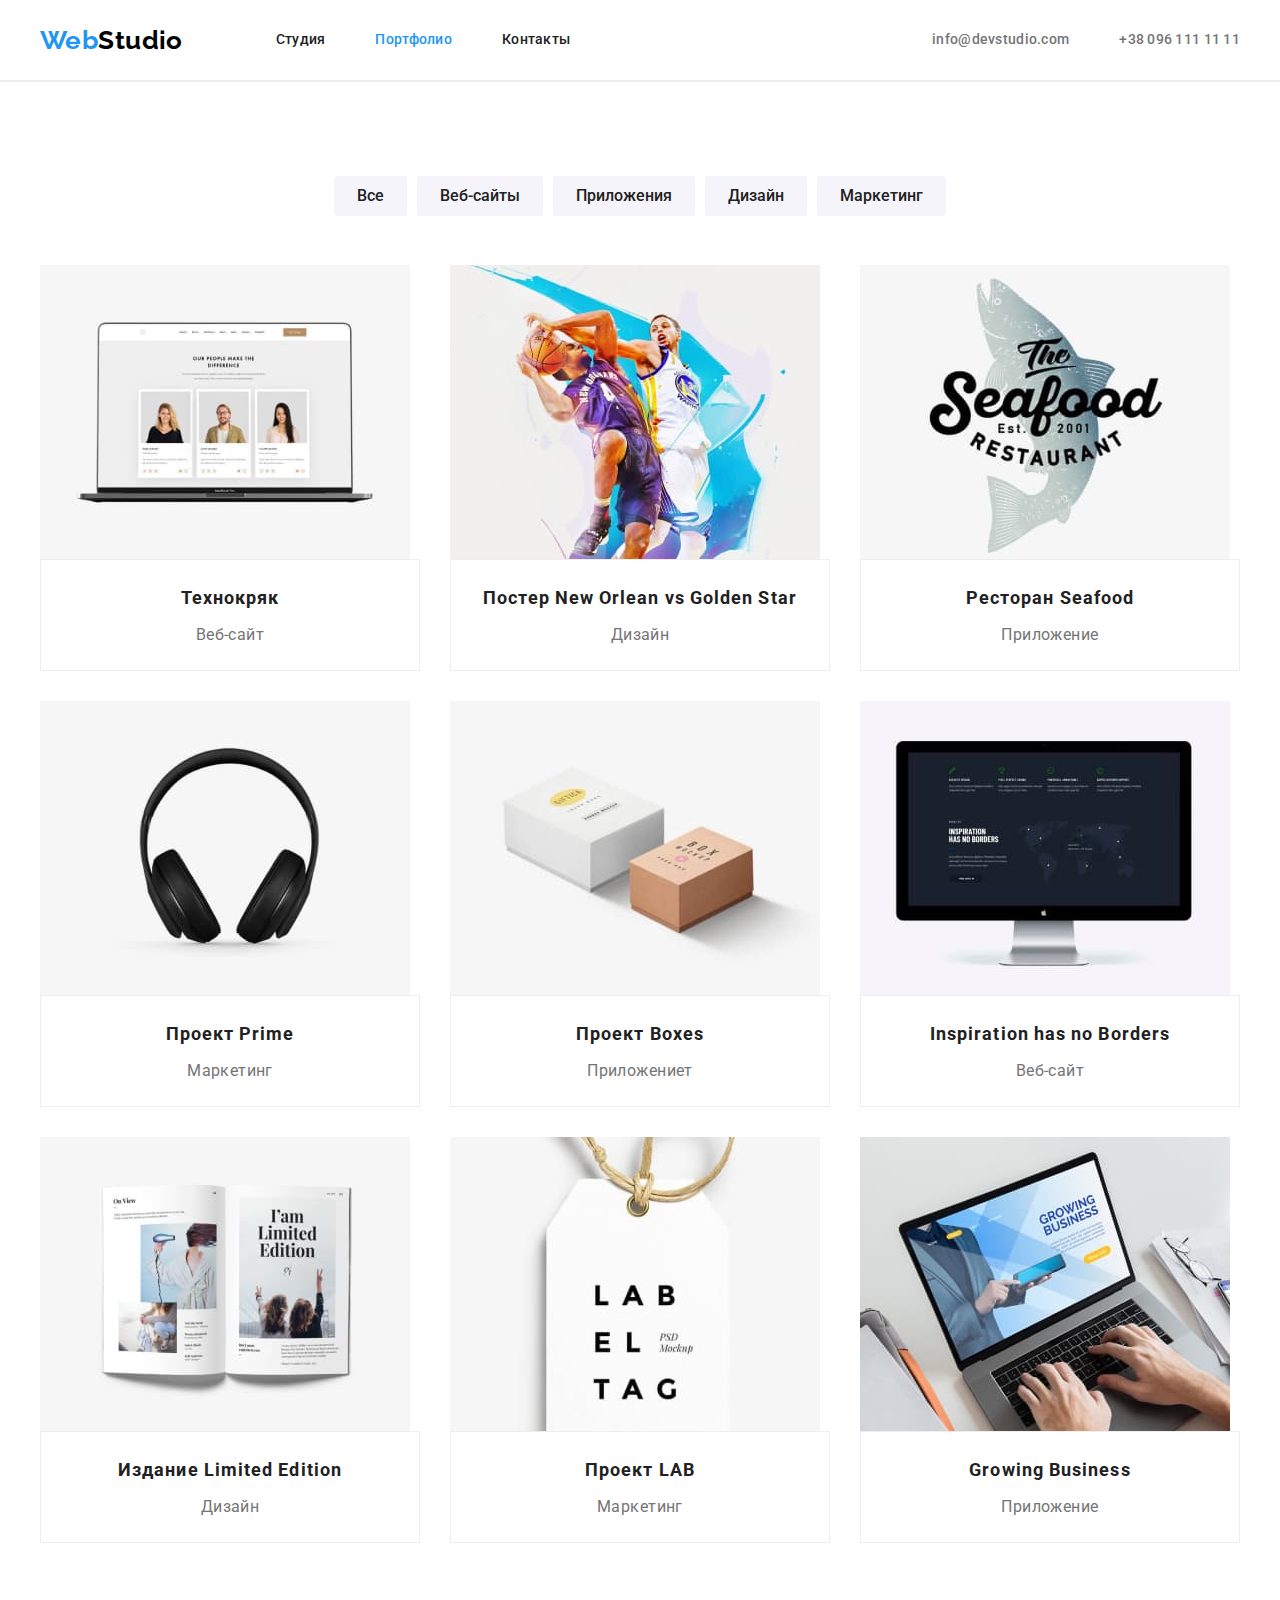
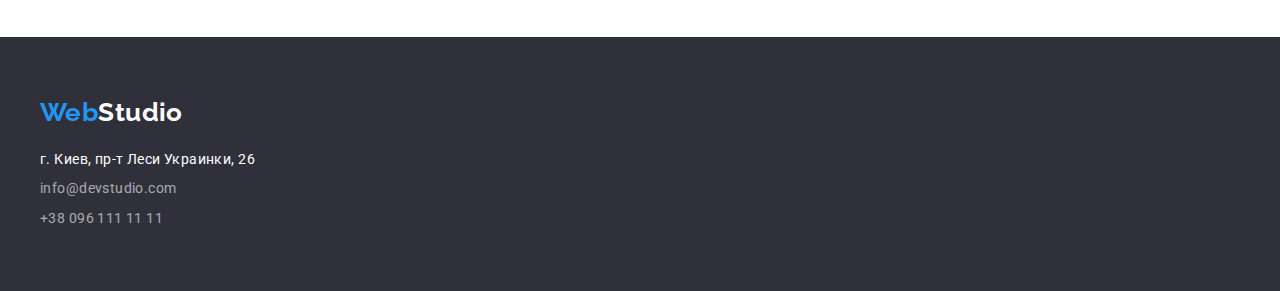
==== portfolio.html @ e15e4905 "дз3" ====
<!DOCTYPE html>
<html lang="ru">
  <head>
    <meta charset="UTF-8" />
    <meta http-equiv="X-UA-Compatible" content="IE=edge" />
    <meta name="viewport" content="width=device-width, initial-scale=1.0" />
    <title>Портфолио лучшей вебстудии в нашем городе</title>
    <link
      rel="stylesheet"
      href="https://cdnjs.cloudflare.com/ajax/libs/modern-normalize/1.0.0/modern-normalize.css"
      integrity="sha512-Zx6MlUMKSVJoQ+83OwhdILe8cSEsCzfqThJd7J/VA2UrK6Ctj85p+xzqfyuNXE5B1k25uUdmJ2OzItbBy9GHAQ=="
      crossorigin="anonymous"
    />
    <link rel="preconnect" href="https://fonts.gstatic.com" />
    <link
      href="https://fonts.googleapis.com/css2?family=Raleway:wght@700&family=Roboto:wght@400;500;700;900&display=swap"
      rel="stylesheet"
    />
    <link rel="stylesheet" href="./css/styles.css" />
  </head>

  <body>
    <header>
      <div class="container">
        <nav class="navigation">
          <a class="logo link" href="./index.html"
            >Web<span class="header-logo">Studio</span></a
          >
          <ul class="navigation-list list">
            <li class="navigation-item">
              <a class="navigation-link link" href="./index.html">Студия</a>
            </li>

            <li class="navigation-item">
              <a class="current navigation-link link" href="./portfolio.html"
                >Портфолио</a
              >
            </li>

            <li class="navigation-item">
              <a class="navigation-link link" href="">Контакты</a>
            </li>
          </ul>
        </nav>

        <ul class="contact-list list">
          <li class="contact-item">
            <a
              class="contact-link link"
              href="mailto:info@devstudio.com"
              lang="en"
              >info@devstudio.com</a
            >
          </li>

          <li class="contact-item">
            <a class="contact-link link" href="tel:+380961111111"
              >+38 096 111 11 11</a
            >
          </li>
        </ul>
      </div>

      <div class="top-line"></div>
    </header>

    <main>
      <h1 class="visually-hidden">Наше Портфолио</h1>
      <!--будет невидимый-->

      <section class="portfolio section">
        <!-- Фильтры -->
        <div class="container">
          <div class="filter-wrapper">
            <ul class="filter-list list">
              <li class="filter-item">
                <button class="filter-button button" type="button">Все</button>
              </li>

              <li class="filter-item">
                <button class="filter-button button" type="button">
                  Веб-сайты
                </button>
              </li>

              <li class="filter-item">
                <button class="filter-button button" type="button">
                  Приложения
                </button>
              </li>

              <li class="filter-item">
                <button class="filter-button button" type="button">
                  Дизайн
                </button>
              </li>

              <li class="filter-item">
                <button class="filter-button button" type="button">
                  Маркетинг
                </button>
              </li>
            </ul>
          </div>
        </div>

        <!--секция Проекты -->
        <h2 class="visually-hidden">Наши Проекты</h2>
        <!--будет невидимый-->

        <div class="container">
          <ul class="projects-list list">
            <li class="projects-item">
              <a class="link" href="">
                <img
                  src="./images/portfolio/portfolio1.jpg"
                  alt="экран ноутбука"
                />
                <div class="content-wrapper">
                  <h3 class="projects-title">Технокряк</h3>
                  <p class="projects-text">Веб-сайт</p>
                  <!-- <p>Lorem ipsum</p> -->
                </div>
              </a>
            </li>

            <li class="projects-item">
              <a class="link" href="">
                <img
                  src="./images/portfolio/portfolio2.jpg"
                  alt="два баскетболиста"
                />
                <div class="content-wrapper">
                  <h3 class="projects-title">
                    Постер <span lang="en">New Orlean vs Golden Star</span>
                  </h3>
                  <p class="projects-text">Дизайн</p>
                  <!-- <p>Lorem ipsum</p> -->
                </div>
              </a>
            </li>

            <li class="projects-item">
              <a class="link" href="">
                <img
                  src="./images/portfolio/portfolio3.jpg"
                  alt="логотип ресторана"
                />
                <div class="content-wrapper">
                  <h3 class="projects-title">
                    Ресторан <span lang="en">Seafood</span>
                  </h3>
                  <p class="projects-text">Приложение</p>
                  <!-- <p>Lorem ipsum</p> -->
                </div>
              </a>
            </li>

            <li class="projects-item">
              <a class="link" href="">
                <img src="./images/portfolio/portfolio4.jpg" alt="наушники" />
                <div class="content-wrapper">
                  <h3 class="projects-title">
                    Проект <span lang="en">Prime</span>
                  </h3>
                  <p class="projects-text">Маркетинг</p>
                  <!-- <p>Lorem ipsum</p> -->
                </div>
              </a>
            </li>

            <li class="projects-item">
              <a class="link" href="">
                <img
                  src="./images/portfolio/portfolio5.jpg"
                  alt="две коробки"
                />
                <div class="content-wrapper">
                  <h3 class="projects-title">
                    Проект <span lang="en">Boxes</span>
                  </h3>
                  <p class="projects-text">Приложениет</p>
                  <!-- <p>Lorem ipsum</p> -->
                </div>
              </a>
            </li>

            <li class="projects-item">
              <a class="link" href="">
                <img
                  src="./images/portfolio/portfolio6.jpg"
                  alt="изображение на мониторе компьютера"
                />
                <div class="content-wrapper">
                  <h3 class="projects-title" lang="en">
                    Inspiration has no Borders
                  </h3>
                  <p class="projects-text">Веб-сайт</p>
                  <!-- <p>Lorem ipsum</p> -->
                </div>
              </a>
            </li>

            <li class="projects-item">
              <a class="link" href="">
                <img
                  src="./images/portfolio/portfolio7.jpg"
                  alt="разворот модного журнала"
                />

                <div class="content-wrapper">
                  <h3 class="projects-title">
                    Издание <span lang="en">Limited Edition</span>
                  </h3>
                  <p class="projects-text">Дизайн</p>
                  <!-- <p>Lorem ipsum</p> -->
                </div>
              </a>
            </li>

            <li class="projects-item">
              <a class="link" href="">
                <img src="./images/portfolio/portfolio8.jpg" alt="этикетка" />
                <div class="content-wrapper">
                  <h3 class="projects-title">
                    Проект <span lang="en">LAB</span>
                  </h3>
                  <p class="projects-text">Маркетинг</p>
                  <!-- <p>Lorem ipsum</p> -->
                </div>
              </a>
            </li>

            <li class="projects-item">
              <a class="link" href="">
                <img src="./images/portfolio/portfolio9.jpg" alt="ноутбук" />
                <div class="content-wrapper">
                  <h3 class="projects-title" lang="en">Growing Business</h3>
                  <p class="projects-text">Приложение</p>
                  <!-- <p>Lorem ipsum</p> -->
                </div>
              </a>
            </li>
          </ul>
        </div>
      </section>
    </main>

    <footer class="footer">
      <div class="container">
        <a class="logo link" href="./index.html"
          >Web<span class="footer-logo">Studio</span></a
        >

        <address class="address-footer">
          <ul class="list">
            <li class="footer-list-item">
              <a
                class="footer-address-link link"
                href="https://goo.gl/maps/Ces3QGSAe3TYxzQn6"
                rel="noopener noreferrer"
                >г. Киев, пр-т Леси Украинки, 26
              </a>
            </li>
            <li class="footer-list-item">
              <a
                class="address-link link"
                href="mailto:info@devstudio.com"
                lang="en"
                >info@devstudio.com</a
              >
            </li>
            <li class="footer-list-item">
              <a class="address-link link" href="tel:+380961111111"
                >+38 096 111 11 11</a
              >
            </li>
          </ul>
        </address>
      </div>
    </footer>
  </body>
</html>
---- css/styles.css ----
:root {
  --font-family-main: 'Roboto', sans-serif;
  --font-family-logo: 'Raleway', sans-serif;
  --brand-text-color: #757575;
  --brand-title-color: #212121;
  --brend-accent-color: #2196f3;
  --dark-theame-color: #2f303a;
  --light-theame-color: #f5f4fa;
  --white-color: #ffffff;
  --black-color: #000000;
  --background-color-botton-hover: #188ce8;
  --top-line-color: #ececec;
  --card-gap: 30px;
  --border-cards-color: #eeeeee;
}

body {
  font-family: var(--font-family-main);
  color: var(--brand-text-color);
  background-color: var(--white-color);
  font-weight: 400;
  font-size: 14px;
  line-height: 1.71;
  letter-spacing: 0.03em;
  margin: 0;
}

h1,
h2,
h3,
h4,
h5,
h6,
p {
  margin: 0;
}

ul,
ol {
  margin: 0;
  padding: 0;
}

img {
  display: block;
  max-width: 100%;
  height: auto;
}

/* ==============COMPONENTS========== */
.logo {
  display: inline-block;
  color: var(--brend-accent-color);
  font-family: var(--font-family-logo);
  font-size: 26px;
  font-weight: 700;
  line-height: 1.19;
}

.link {
  text-decoration: none;
}

.list {
  list-style: none;
}

.address-footer {
  font-style: normal;
}

.button {
  border-radius: 4px;
  border: 1px solid transparent;
  font-family: inherit;
  cursor: pointer;
}

/*========= НЕВИДИМЫЙ ЗАГОЛОВОК===== */

.visually-hidden {
  position: absolute;
  clip: rect(0 0 0 0);
  width: 1px;
  height: 1px;
  margin: -1px;
}

/*======END НЕВИДИМЫЙ ЗАГОЛОВОК====== */

.container {
  margin: 0 auto;
  padding-left: 15px;
  padding-right: 15px;
  width: 1200px;
}

.section {
  padding: 94px 0;
}
/* ==========END COMPONENTS========== */

/* ==============HEADER========== */

header > .container {
  display: flex;
  align-items: center;
}

.navigation {
  display: flex;
  align-items: center;
}

.header-logo {
  color: var(--black-color);
}

.navigation > .logo {
  margin-right: 93px;
  padding-top: 24px;
  padding-bottom: 24px;
}

.navigation-list {
  display: flex;
  align-items: center;
}

.navigation-item:not(:last-child) {
  margin-right: 50px;
}

.navigation-link,
.contact-link {
  display: block;
  padding-top: 32px;
  padding-bottom: 32px;
  color: var(--brand-title-color);
  font-family: var(--font-family-main);
  font-weight: 500;
  line-height: 1.14;
  letter-spacing: 0.02em;
}

.navigation-link.current {
  color: var(--brend-accent-color);
}

.contact-list {
  margin-left: auto;
  display: flex;
  align-items: center;
}

.contact-item:not(:last-child) {
  margin-right: 50px;
}

.contact-link {
  color: var(--brand-text-color);
}

.navigation-link:hover,
.navigation-link:focus,
.contact-link:hover,
.contact-link:focus {
  color: var(--brend-accent-color);
}

.top-line {
  border: 1px solid var(--top-line-color);
}

/* ==============END  HEADER========== */

/* =================== Герой =========*/

.hero {
  background: var(--dark-theame-color);
}

.hero.section {
  padding-top: 0;
  padding-bottom: 0;
}

.hero > .container {
  padding: 200px 252px;
  text-align: center;
}

.hero-title {
  font-weight: 900;
  font-size: 44px;
  line-height: 1.36;
  letter-spacing: 0.06em;
  text-transform: uppercase;
  color: var(--white-color);
  margin-bottom: 30px;
}

.hero-button {
  min-width: 200px;
  padding: 10px 32px;
  font-weight: 700;
  font-size: 16px;
  line-height: 1.88;
  letter-spacing: 0.06em;
  color: var(--white-color);
  border: none;
  background-color: var(--brend-accent-color);
}

.hero-button:hover,
.hero-button:active {
  background-color: var(--background-color-botton-hover);
}

/* ===============END Герой =========*/

/* ===============Особенности =========*/

.features.section {
  padding-bottom: 47px;
}

.features-list {
  display: flex;
  align-items: center;
  margin-left: calc(-1 * var(--card-gap));
}

.features-item {
  margin-left: 30px;
  flex-basis: calc(100% / 4 - var(--card-gap));
}

.features-title {
  font-weight: 700;
  font-size: 14px;
  line-height: 1.14;
  text-transform: uppercase;
  color: var(--brand-title-color);
  margin-bottom: 10px;
}

.features-item > p {
  padding-top: 3px;
  padding-bottom: 3px;
}

/* ===============END Особенности =========*/

.section.work {
  padding-top: 47px;
  display: flex;
}

.work > .container {
  text-align: center;
}

.work-title {
  font-weight: 700;
  font-size: 36px;
  line-height: 1.17;
  color: var(--brand-title-color);
  margin-bottom: 50px;
}

.work-list {
  display: flex;
  margin-left: calc(-1 * var(--card-gap));
  margin-top: calc(-1 * var(--card-gap));
}

.work-item {
  margin-left: var(--card-gap);
  margin-top: var(--card-gap);
  flex-basis: calc(100% / 3 - var(--card-gap));
}
/*===============Команда =========*/

.team {
  background-color: var(--light-theame-color);
}

.team-title {
  font-weight: 700;
  font-size: 36px;
  line-height: 1.17;
  text-align: center;
  color: var(--brand-title-color);
  margin-bottom: 50px;
}

.team-list {
  display: flex;
  align-items: center;
  margin-left: calc(-1 * var(--card-gap));
  margin-top: calc(-1 * var(--card-gap));
  font-size: 16px;
  line-height: 1.19;
}

.team-item {
  margin-left: var(--card-gap);
  margin-top: var(--card-gap);
  flex-basis: calc(100% / 3 - var(--card-gap));
  box-shadow: 0px 1px 3px rgba(0, 0, 0, 0.12), 0px 1px 1px rgba(0, 0, 0, 0.14),
    0px 2px 1px rgba(0, 0, 0, 0.2);
  border-radius: 0px 0px 4px 4px;
  background-color: var(--white-color);
}

.team-content-wrapper {
  text-align: center;
  padding: 30px 15px;
}

.team-item-title {
  font-weight: 500;
  font-size: 16px;
  color: var(--brand-title-color);
  margin-bottom: 10px;
}
/*===============END Команда =========*/

/*===============FOOTER =========*/
.footer {
  background-color: var(--dark-theame-color);
  padding: 60px 0;
}

.footer .logo {
  margin-bottom: 20px;
}
.footer-logo {
  color: var(--white-color);
}

.footer-address-link {
  color: var(--white-color);
  padding: 5px 0;
}

.address-link {
  color: rgba(255, 255, 255, 0.6);
}

.footer-list-item:not(:last-child) {
  margin-bottom: 6px;
}

/*===============END FOOTER =========*/

/*=============== PORTFOLIO =========*/

/* =============FILTER========= */

.portfolio > .container {
  text-align: center;
}

.filter-wrapper {
  display: inline-block;
}

.filter-list {
  display: flex;
  margin-bottom: 34px;
}

.filter-item {
  padding-bottom: 15px;
}

.filter-item + .filter-item {
  margin-left: 10px;
}

.filter-button {
  background: var(--light-theame-color);
  border-radius: 4px;
  font-weight: 500;
  font-size: 16px;
  line-height: 1.62;
  color: var(--brand-title-color);
  padding: 6px 22px;
}

.filter-button:hover,
.filter-button:active {
  background-color: var(--brend-accent-color);
  box-shadow: 0px 3px 1px rgba(0, 0, 0, 0.1), 0px 1px 2px rgba(0, 0, 0, 0.08),
    0px 2px 2px rgba(0, 0, 0, 0.12);
  border-radius: 4px;
  color: var(--white-color);
}

/* =============END FILTER========= */

/* =============PROJECTS========= */

.projects-list {
  display: flex;
  flex-wrap: wrap;
  margin-left: calc(-1 * var(--card-gap));
  margin-top: calc(-1 * var(--card-gap));
}

.projects-item {
  margin-left: var(--card-gap);
  margin-top: var(--card-gap);
  flex-basis: calc(100% / 3 - var(--card-gap));
}

.content-wrapper {
  padding: 20px 24px;
  background: #ffffff;
  border: 1px solid var(--border-cards-color);
}
.projects-title {
  font-weight: 700;
  font-size: 18px;
  line-height: 2;
  letter-spacing: 0.06em;
  color: var(--brand-title-color);
  margin-bottom: 4px;
}

.projects-text {
  font-size: 16px;
  line-height: 1.87;
  color: var(--brand-text-color);
}

/* =============END PROJECTS========= */

/*===============END PORTFOLIO =========*/
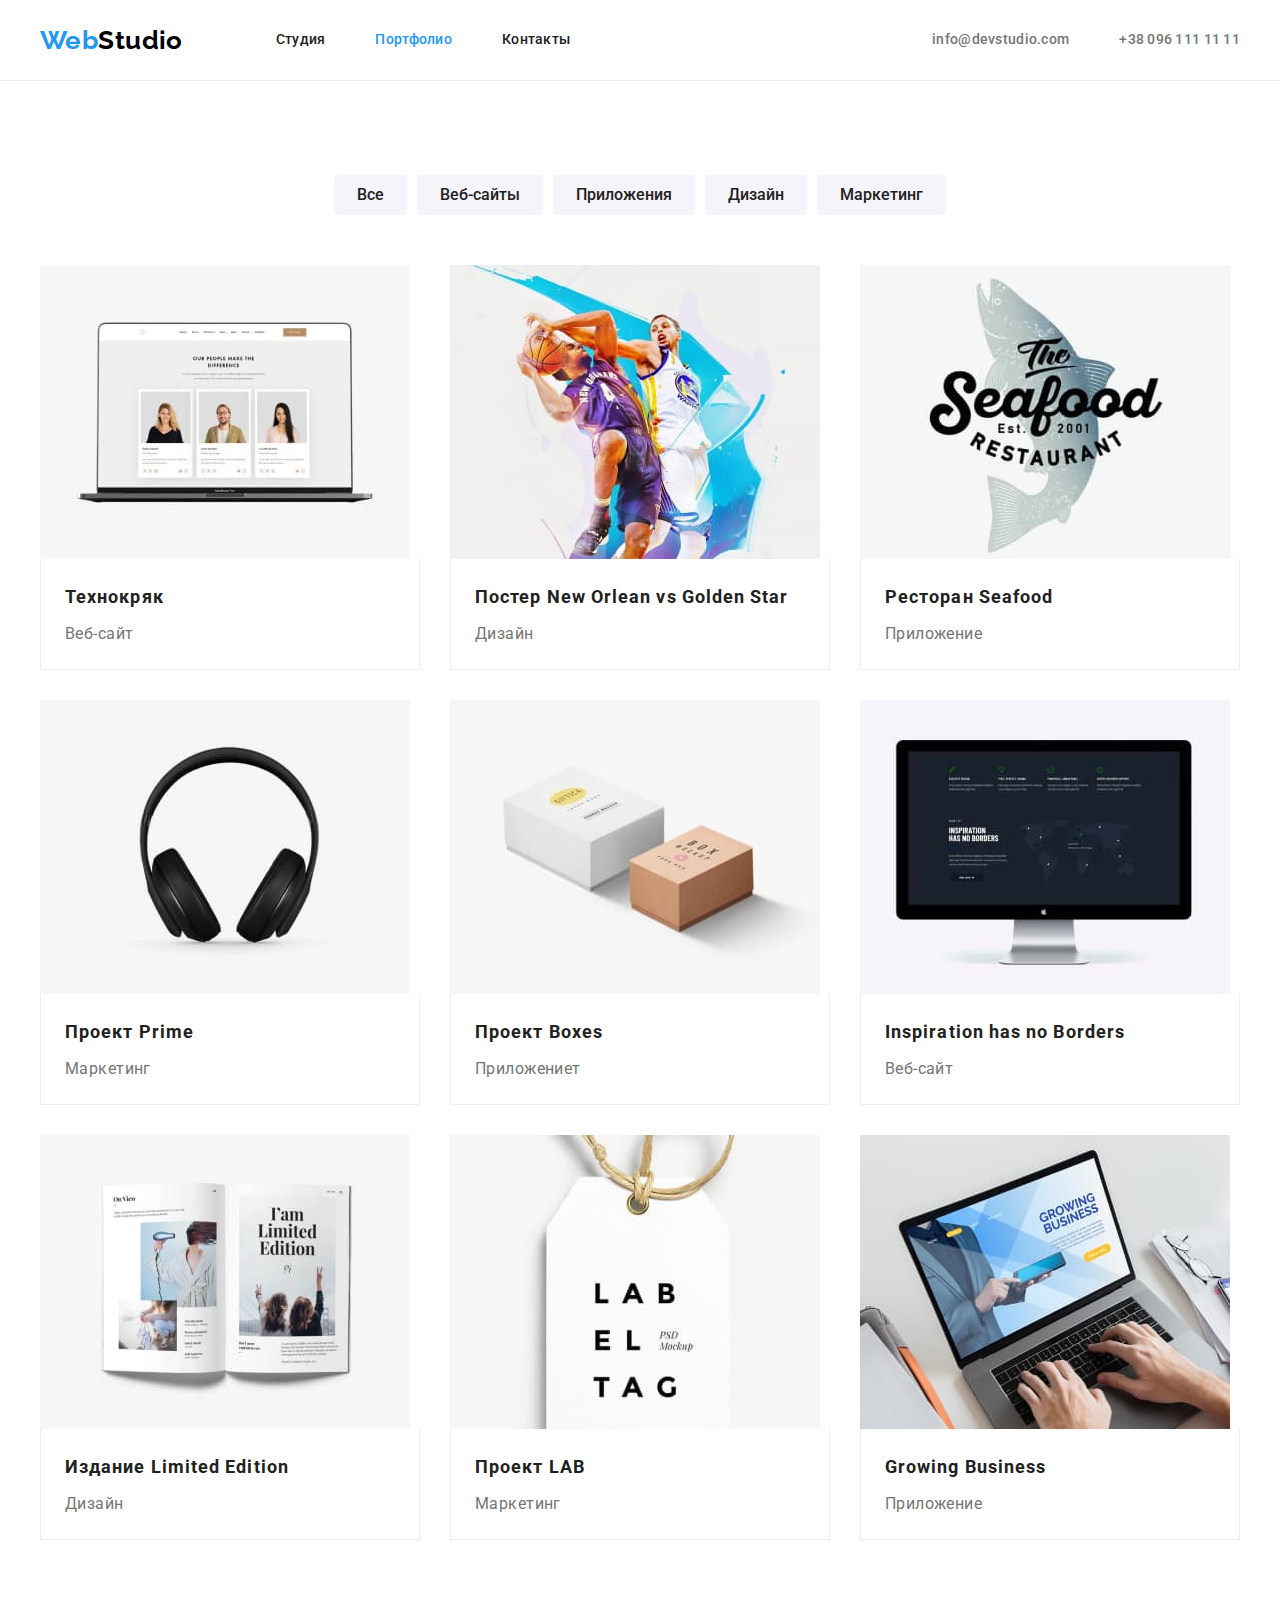
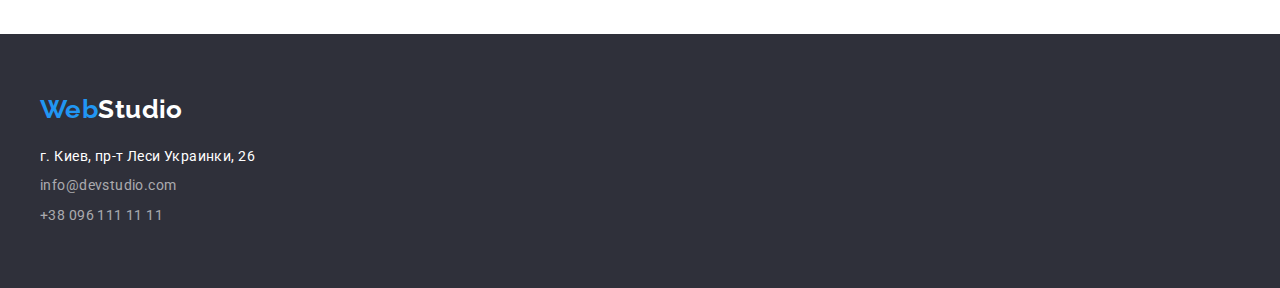
==== commit eb6f4f14: "дз 3 с исправлениями после проверки" ====
--- a/portfolio.html
+++ b/portfolio.html
@@ -60,8 +60,6 @@
           </li>
         </ul>
       </div>
-
-      <div class="top-line"></div>
     </header>
 
     <main>
@@ -102,13 +100,11 @@
               </li>
             </ul>
           </div>
-        </div>
-
-        <!--секция Проекты -->
-        <h2 class="visually-hidden">Наши Проекты</h2>
-        <!--будет невидимый-->
-
-        <div class="container">
+
+          <!--секция Проекты -->
+          <h2 class="visually-hidden">Наши Проекты</h2>
+          <!--будет невидимый-->
+
           <ul class="projects-list list">
             <li class="projects-item">
               <a class="link" href="">
--- a/css/styles.css
+++ b/css/styles.css
@@ -101,7 +101,9 @@
 /* ==========END COMPONENTS========== */
 
 /* ==============HEADER========== */
-
+header {
+  border-bottom: 1px solid var(--top-line-color);
+}
 header > .container {
   display: flex;
   align-items: center;
@@ -168,10 +170,6 @@
   color: var(--brend-accent-color);
 }
 
-.top-line {
-  border: 1px solid var(--top-line-color);
-}
-
 /* ==============END  HEADER========== */
 
 /* =================== Герой =========*/
@@ -186,7 +184,8 @@
 }
 
 .hero > .container {
-  padding: 200px 252px;
+  padding-top: 200px;
+  padding-bottom: 200px;
   text-align: center;
 }
 
@@ -197,6 +196,9 @@
   letter-spacing: 0.06em;
   text-transform: uppercase;
   color: var(--white-color);
+  max-width: 696px;
+  margin-left: auto;
+  margin-right: auto;
   margin-bottom: 30px;
 }
 
@@ -369,11 +371,7 @@
 
 .filter-list {
   display: flex;
-  margin-bottom: 34px;
-}
-
-.filter-item {
-  padding-bottom: 15px;
+  margin-bottom: 50px;
 }
 
 .filter-item + .filter-item {
@@ -418,8 +416,11 @@
 
 .content-wrapper {
   padding: 20px 24px;
+  text-align: left;
   background: #ffffff;
-  border: 1px solid var(--border-cards-color);
+  border-left: 1px solid var(--border-cards-color);
+  border-right: 1px solid var(--border-cards-color);
+  border-bottom: 1px solid var(--border-cards-color);
 }
 .projects-title {
   font-weight: 700;
